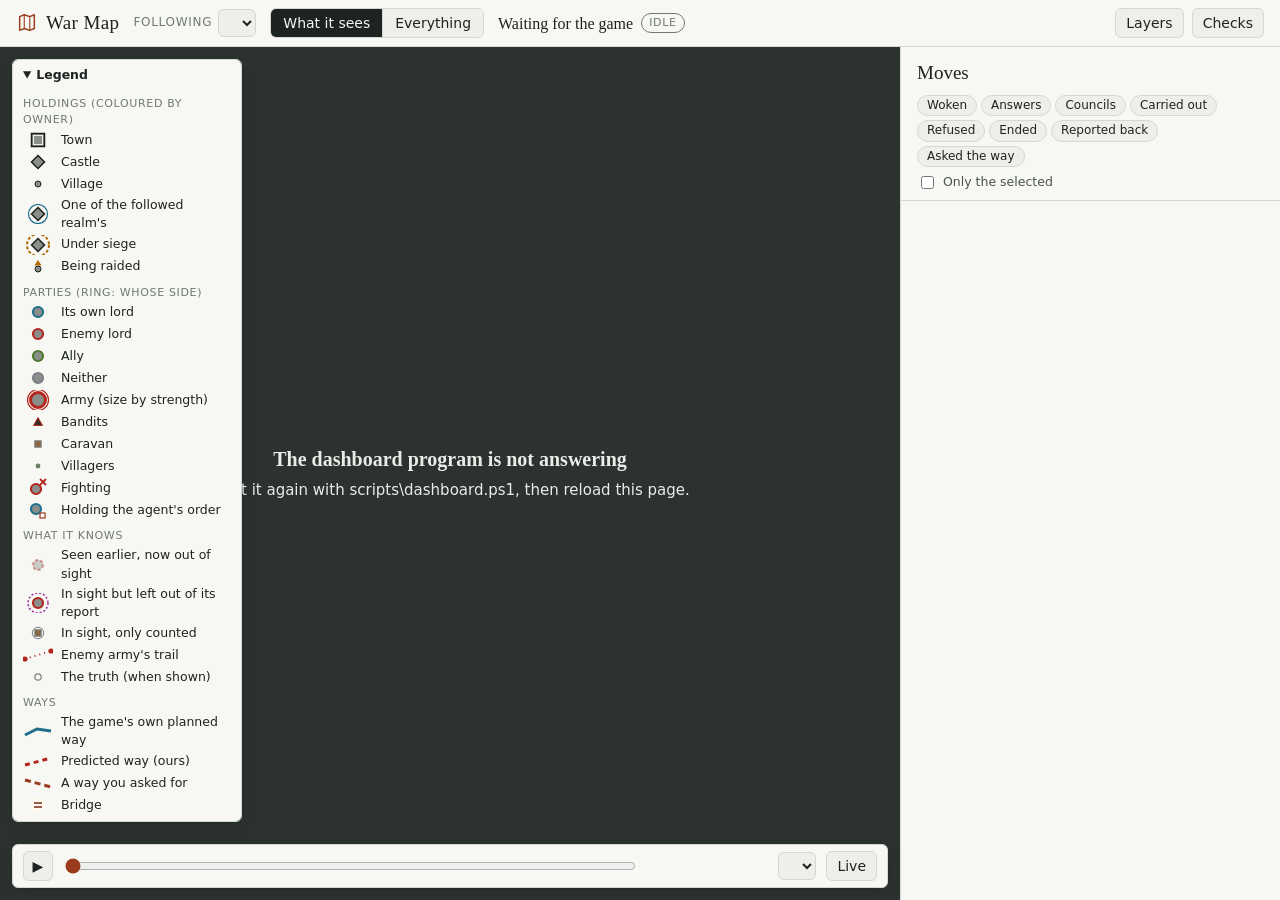
==== src/BannerlordAgents.Dashboard/web/index.html @ 2a9f7b48 "The dashboard, ways and crossings, and the agent's "ask the way" tool (version 0.7.0) - A dashboard " ====
<!doctype html>
<html lang="en">
<head>
<meta charset="utf-8">
<meta name="viewport" content="width=device-width, initial-scale=1">
<title>War Map</title>
<link rel="icon" href="favicon.svg" type="image/svg+xml">
<link rel="stylesheet" href="app.css">
</head>
<body>
<header class="bar">
  <div class="brand">
    <svg class="brand-mark" viewBox="0 0 24 24" aria-hidden="true"><path d="M4 20V5l5-2 6 2 5-2v15l-5 2-6-2-5 2z" fill="none" stroke="currentColor" stroke-width="1.6" stroke-linejoin="round"/><path d="M9 3v15M15 5v15" stroke="currentColor" stroke-width="1.2"/></svg>
    <span class="brand-name">War Map</span>
  </div>
  <label class="field">
    <span class="field-label">Following</span>
    <select id="realm" aria-label="Which realm to follow"></select>
  </label>
  <div class="seg" role="radiogroup" aria-label="What the map shows">
    <button type="button" role="radio" data-mode="sees" aria-checked="true">What it sees</button>
    <button type="button" role="radio" data-mode="truth" aria-checked="false">Everything</button>
  </div>
  <div class="when">
    <span id="date" class="date">Waiting for the game</span>
    <span id="live" class="chip chip-idle" title="Whether new hours are coming in">idle</span>
  </div>
  <div class="bar-end">
    <div class="menu">
      <button type="button" class="btn" id="layers-btn" aria-expanded="false" aria-controls="layers">Layers</button>
      <div class="pop" id="layers" hidden>
        <label><input type="checkbox" data-layer="picture" checked> Ground</label>
        <label><input type="checkbox" data-layer="labels" checked> Names of holdings</label>
        <label><input type="checkbox" data-layer="villages" checked> Villages</label>
        <label><input type="checkbox" data-layer="small" checked> Caravans, villagers, bands</label>
        <label><input type="checkbox" data-layer="trails" checked> Enemy armies' trails</label>
        <label><input type="checkbox" data-layer="crossings" checked> Crossings that matter</label>
        <label><input type="checkbox" data-layer="allways"> Every lord's planned way</label>
        <label><input type="checkbox" data-layer="truth"> The truth under its picture</label>
      </div>
    </div>
    <div class="menu">
      <button type="button" class="btn" id="checks-btn" aria-expanded="false" aria-controls="checks">Checks</button>
      <div class="pop pop-wide" id="checks" hidden></div>
    </div>
  </div>
</header>

<main class="stage">
  <section class="map-wrap" aria-label="Map">
    <canvas id="map" tabindex="0" aria-label="The campaign map. Drag to move, scroll to zoom, click an icon for its card."></canvas>
    <div id="empty" class="empty" hidden></div>
    <details class="legend" id="legend" open>
      <summary>Legend</summary>
      <div id="legend-body" class="legend-body"></div>
    </details>
    <div class="card" id="card" hidden></div>
    <div class="pick-hint" id="pick-hint" hidden>Click where it should go: a holding, or any spot. <button type="button" class="link" id="pick-cancel">Cancel</button></div>
    <div class="timeline" id="timeline">
      <button type="button" class="btn btn-icon" id="play" aria-label="Play the hours">&#9654;</button>
      <input type="range" id="slider" min="0" max="0" value="0" aria-label="Hour shown">
      <span id="slider-label" class="slider-label"></span>
      <select id="load" aria-label="Which load of the campaign"></select>
      <button type="button" class="btn btn-live" id="golive">Live</button>
    </div>
  </section>

  <aside class="log" aria-label="The followed realm's moves">
    <div class="log-head">
      <h2 id="log-title">Moves</h2>
      <span id="log-count" class="muted"></span>
    </div>
    <div class="log-tools">
      <div class="filters" id="filters"></div>
      <label class="only"><input type="checkbox" id="only-selected"> Only the selected</label>
    </div>
    <ol class="log-list" id="log-list"></ol>
  </aside>
</main>
<script src="app.js"></script>
</body>
</html>
---- src/BannerlordAgents.Dashboard/web/app.css ----
/* War Map: the dashboard's page. Colours are tokens; the map's own colours (ground, relations) live in app.js. */
:root {
  --bg: #e9ebe6;
  --panel: #f7f7f3;
  --panel-2: #efefe9;
  --ink: #1d2320;
  --ink-2: #4a5450;
  --ink-3: #6f7a75;
  --line: #d3d8d1;
  --accent: #9b3b1d;
  --accent-ink: #ffffff;
  --focus: #1f6f8b;
  --own: #1f6f8b;
  --enemy: #b3261e;
  --ally: #4d7a2e;
  --neutral: #7b7f86;
  --cut: #a3369c;
  --warn: #b26a00;
  --good: #3c7a3a;
  --shadow: 0 1px 2px rgba(20, 24, 22, .08), 0 6px 18px rgba(20, 24, 22, .10);
  --radius: 6px;
  --font-ui: "Segoe UI Variable Text", "Segoe UI", system-ui, -apple-system, sans-serif;
  --font-display: "Palatino Linotype", "Book Antiqua", Palatino, Georgia, serif;
  --font-num: "Cascadia Mono", "Cascadia Code", Consolas, ui-monospace, monospace;
  color-scheme: light;
}
@media (prefers-color-scheme: dark) {
  :root:not([data-theme="light"]) {
    --bg: #121614; --panel: #1a201d; --panel-2: #212825; --ink: #e5e8e3; --ink-2: #b3bcb7; --ink-3: #8c9691; --line: #2e3833;
    --accent: #e07a4f; --accent-ink: #1a0f0a; --focus: #6cc3df; --own: #5fb4d4; --enemy: #ef6a5f; --ally: #8fc46a; --neutral: #a3a8ad;
    --cut: #e07ad8; --warn: #e3a447; --good: #7fc27c; --shadow: 0 1px 2px rgba(0, 0, 0, .4), 0 8px 22px rgba(0, 0, 0, .45);
    color-scheme: dark;
  }
}
:root[data-theme="dark"] {
  --bg: #121614; --panel: #1a201d; --panel-2: #212825; --ink: #e5e8e3; --ink-2: #b3bcb7; --ink-3: #8c9691; --line: #2e3833;
  --accent: #e07a4f; --accent-ink: #1a0f0a; --focus: #6cc3df; --own: #5fb4d4; --enemy: #ef6a5f; --ally: #8fc46a; --neutral: #a3a8ad;
  --cut: #e07ad8; --warn: #e3a447; --good: #7fc27c; --shadow: 0 1px 2px rgba(0, 0, 0, .4), 0 8px 22px rgba(0, 0, 0, .45);
  color-scheme: dark;
}

* { box-sizing: border-box; }
[hidden] { display: none !important; }
html, body { height: 100%; margin: 0; }
body {
  background: var(--bg); color: var(--ink); font: 14px/1.45 var(--font-ui);
  display: grid; grid-template-rows: auto 1fr; overflow: hidden;
}
button, select, input { font: inherit; color: inherit; }
:focus-visible { outline: 2px solid var(--focus); outline-offset: 2px; }

/* ---- the bar ---- */
.bar {
  display: flex; align-items: center; gap: 14px; flex-wrap: wrap;
  padding: 8px 16px; background: var(--panel); border-bottom: 1px solid var(--line);
}
.brand { display: flex; align-items: center; gap: 8px; }
.brand-mark { width: 22px; height: 22px; color: var(--accent); }
.brand-name { font-family: var(--font-display); font-size: 19px; letter-spacing: .02em; }
.field { display: flex; align-items: center; gap: 6px; }
.field-label, .muted { color: var(--ink-3); font-size: 12px; }
.field-label { text-transform: uppercase; letter-spacing: .06em; }
select {
  background: var(--panel-2); border: 1px solid var(--line); border-radius: var(--radius); padding: 4px 8px; max-width: 260px;
}
.seg { display: inline-flex; border: 1px solid var(--line); border-radius: var(--radius); overflow: hidden; }
.seg button { border: 0; background: var(--panel-2); padding: 4px 12px; cursor: pointer; }
.seg button + button { border-left: 1px solid var(--line); }
.seg button[aria-checked="true"] { background: var(--ink); color: var(--panel); }
.when { display: flex; align-items: center; gap: 8px; }
.date { font-family: var(--font-display); font-size: 16px; font-variant-numeric: tabular-nums; }
.chip { font-size: 11px; text-transform: uppercase; letter-spacing: .06em; padding: 1px 7px; border-radius: 999px; border: 1px solid currentColor; }
.chip-live { color: var(--good); }
.chip-idle { color: var(--ink-3); }
.chip-past { color: var(--warn); }
.bar-end { margin-left: auto; display: flex; gap: 8px; }
.btn {
  background: var(--panel-2); border: 1px solid var(--line); border-radius: var(--radius); padding: 4px 10px; cursor: pointer;
}
.btn:hover { border-color: var(--ink-3); }
.btn-primary { background: var(--accent); color: var(--accent-ink); border-color: var(--accent); }
.link { background: none; border: 0; color: var(--focus); cursor: pointer; padding: 0; text-decoration: underline; }
.menu { position: relative; }
.pop {
  position: absolute; right: 0; top: calc(100% + 6px); z-index: 20; min-width: 230px;
  background: var(--panel); border: 1px solid var(--line); border-radius: var(--radius); box-shadow: var(--shadow);
  padding: 10px 12px; display: grid; gap: 6px;
}
.pop label { display: flex; gap: 8px; align-items: center; cursor: pointer; }
.pop-wide { min-width: 360px; max-width: min(92vw, 520px); }
.pop h3 { margin: 4px 0 2px; font-size: 12px; text-transform: uppercase; letter-spacing: .06em; color: var(--ink-3); }
.pop table { border-collapse: collapse; width: 100%; font-variant-numeric: tabular-nums; }
.pop td, .pop th { text-align: left; padding: 2px 6px 2px 0; border-bottom: 1px solid var(--line); font-weight: normal; }
.pop th { color: var(--ink-3); font-size: 12px; }

/* ---- the stage ---- */
.stage { display: grid; grid-template-columns: 1fr 380px; min-height: 0; }
.map-wrap { position: relative; min-width: 0; min-height: 0; background: #3c4441; overflow: hidden; }
#map { display: block; width: 100%; height: 100%; cursor: grab; touch-action: none; }
#map.dragging { cursor: grabbing; }
#map.picking { cursor: crosshair; }
.empty {
  position: absolute; inset: 0; display: grid; place-items: center; text-align: center; padding: 24px;
  color: #e9ece7; font-size: 15px; background: rgba(30, 36, 33, .55);
}
.empty strong { font-family: var(--font-display); font-size: 20px; display: block; margin-bottom: 6px; }

.legend {
  position: absolute; left: 12px; top: 12px; max-height: calc(100% - 90px); overflow: auto; width: 230px;
  background: var(--panel); border: 1px solid var(--line); border-radius: var(--radius); box-shadow: var(--shadow); font-size: 12.5px;
}
.legend summary { cursor: pointer; padding: 6px 10px; font-weight: 600; }
.legend-body { padding: 0 10px 8px; display: grid; gap: 2px; }
.legend-group { margin-top: 6px; color: var(--ink-3); font-size: 11px; text-transform: uppercase; letter-spacing: .06em; }
.legend-row { display: flex; align-items: center; gap: 8px; }
.legend-row canvas { flex: none; }

.card {
  position: absolute; right: 12px; bottom: 64px; width: min(400px, calc(100% - 24px)); max-height: calc(100% - 90px); overflow: auto;
  background: var(--panel); border: 1px solid var(--line); border-radius: var(--radius); box-shadow: var(--shadow); padding: 12px 14px;
}
.card h3 { margin: 0; font-family: var(--font-display); font-size: 19px; font-weight: normal; text-wrap: balance; }
.card .sub { color: var(--ink-3); font-size: 12.5px; margin-bottom: 8px; }
.card dl { display: grid; grid-template-columns: auto 1fr; gap: 2px 12px; margin: 0 0 8px; }
.card dt { color: var(--ink-3); }
.card dd { margin: 0; font-variant-numeric: tabular-nums; }
.card .close { position: absolute; right: 8px; top: 6px; border: 0; background: none; font-size: 18px; cursor: pointer; color: var(--ink-3); }
.card .way { border-top: 1px solid var(--line); margin-top: 8px; padding-top: 8px; }
.card .way h4 { margin: 0 0 4px; font-size: 12px; text-transform: uppercase; letter-spacing: .06em; color: var(--ink-3); font-weight: 600; }
.card .way ul { margin: 0; padding-left: 18px; }
.card .actions { display: flex; gap: 8px; margin-top: 10px; flex-wrap: wrap; }
.rel { font-size: 11px; text-transform: uppercase; letter-spacing: .06em; padding: 0 6px; border-radius: 999px; color: #fff; }
.rel-own { background: var(--own); } .rel-enemy { background: var(--enemy); } .rel-ally { background: var(--ally); } .rel-neutral { background: var(--neutral); }
.flag { color: var(--cut); font-weight: 600; }
.pick-hint {
  position: absolute; left: 50%; top: 12px; transform: translateX(-50%); background: var(--ink); color: var(--panel);
  padding: 6px 12px; border-radius: var(--radius); box-shadow: var(--shadow); font-size: 13px;
}
.pick-hint .link { color: var(--panel); }

.timeline {
  position: absolute; left: 12px; right: 12px; bottom: 12px; display: flex; align-items: center; gap: 10px;
  background: var(--panel); border: 1px solid var(--line); border-radius: var(--radius); box-shadow: var(--shadow); padding: 6px 10px;
}
.timeline input[type="range"] { flex: 1; accent-color: var(--accent); min-width: 80px; }
.slider-label { font-variant-numeric: tabular-nums; min-width: 120px; color: var(--ink-2); font-size: 13px; }
.btn-icon { width: 30px; padding: 4px 0; text-align: center; }
.btn-live[aria-pressed="true"] { background: var(--good); border-color: var(--good); color: #fff; }

/* ---- the log ---- */
.log { display: grid; grid-template-rows: auto auto 1fr; min-height: 0; background: var(--panel); border-left: 1px solid var(--line); }
.log-head { display: flex; align-items: baseline; gap: 10px; padding: 12px 16px 4px; }
.log-head h2 { margin: 0; font-family: var(--font-display); font-weight: normal; font-size: 19px; text-wrap: balance; }
.log-tools { padding: 4px 16px 8px; border-bottom: 1px solid var(--line); display: grid; gap: 6px; }
.filters { display: flex; flex-wrap: wrap; gap: 4px; }
.filters button {
  border: 1px solid var(--line); background: var(--panel-2); border-radius: 999px; padding: 1px 9px; font-size: 12px; cursor: pointer;
}
.filters button[aria-pressed="false"] { opacity: .45; }
.only { font-size: 12.5px; color: var(--ink-2); display: flex; gap: 6px; align-items: center; }
.log-list { list-style: none; margin: 0; padding: 0; overflow: auto; }
.log-list li { padding: 8px 16px; border-bottom: 1px solid var(--line); display: grid; grid-template-columns: 88px 1fr; gap: 2px 10px; }
.log-list li.hit { background: color-mix(in srgb, var(--accent) 9%, transparent); }
.log-time { color: var(--ink-3); font-size: 12px; font-variant-numeric: tabular-nums; }
.log-kind { font-size: 10.5px; text-transform: uppercase; letter-spacing: .07em; font-weight: 600; }
.log-text { grid-column: 2; }
.log-text .plan { color: var(--ink-2); margin-top: 3px; }
.log-text ul { margin: 4px 0 0; padding-left: 16px; }
.k-woke { color: var(--warn); } .k-answer, .k-council { color: var(--accent); } .k-carried { color: var(--good); }
.k-refused, .k-no_answer { color: var(--enemy); } .k-checked { color: var(--ink-3); } .k-ended { color: var(--ink-2); }
.k-report { color: var(--own); } .k-asked { color: var(--cut); }
.who { border: 0; background: none; padding: 0; color: var(--focus); cursor: pointer; text-decoration: underline dotted; font: inherit; }

@media (max-width: 900px) {
  body { overflow: auto; grid-template-rows: auto auto; }
  .stage { grid-template-columns: 1fr; }
  .map-wrap { height: 70vh; }
  .log { border-left: 0; border-top: 1px solid var(--line); max-height: none; }
  .legend { width: 190px; }
  .bar { padding: 8px 16px; }
}
@media (prefers-reduced-motion: reduce) { * { scroll-behavior: auto !important; } }
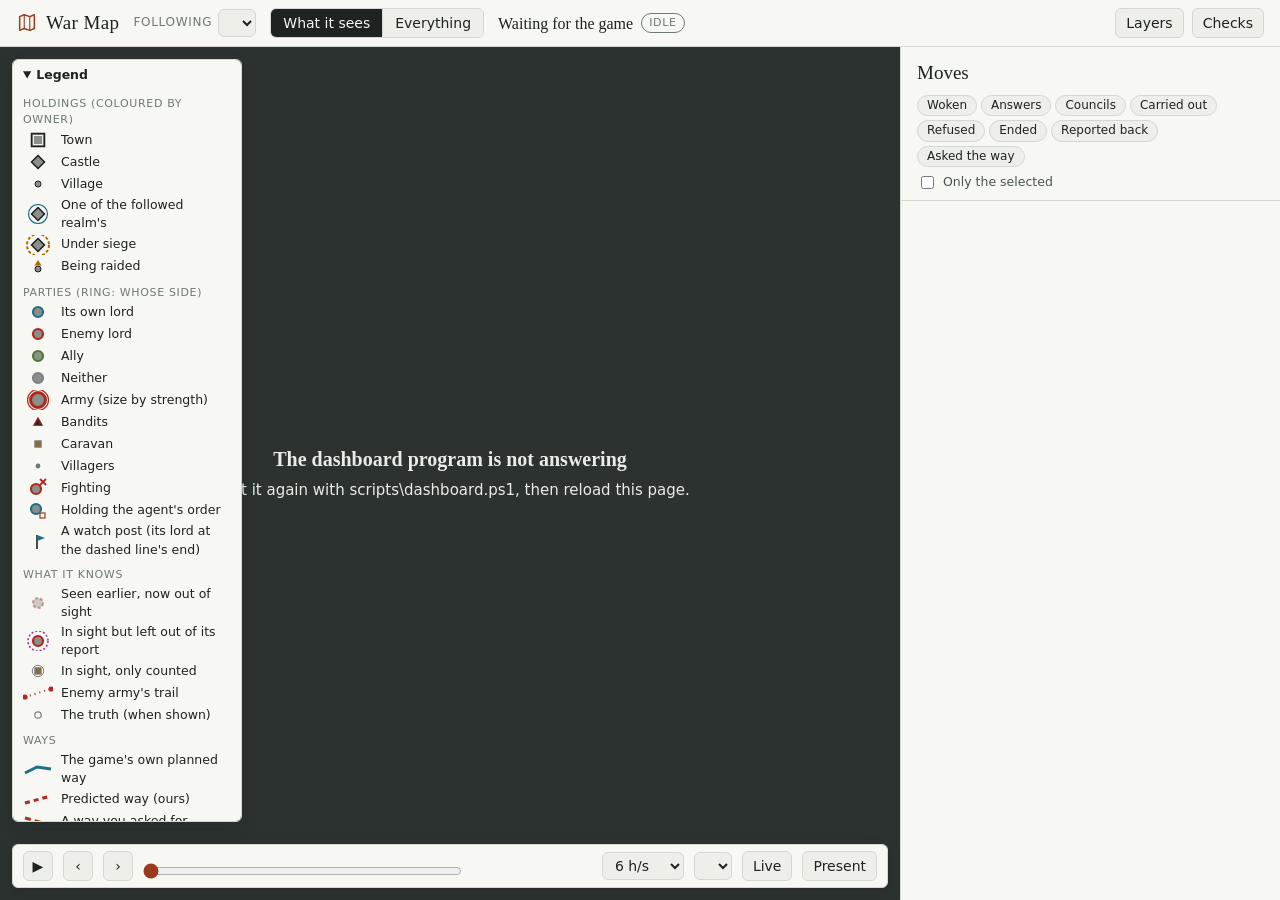
==== commit e68a9041: "Dashboard 0.10.0 and module 0.21.3: whole test runs played back, for demos The dashboard plays a tes" ====
--- a/src/BannerlordAgents.Dashboard/web/index.html
+++ b/src/BannerlordAgents.Dashboard/web/index.html
@@ -56,12 +56,27 @@
     </details>
     <div class="card" id="card" hidden></div>
     <div class="pick-hint" id="pick-hint" hidden>Click where it should go: a holding, or any spot. <button type="button" class="link" id="pick-cancel">Cancel</button></div>
+    <div class="captions" id="captions" aria-live="polite"></div>
+    <div class="toasts" id="toasts" aria-live="polite"></div>
+    <div class="present-title" id="present-title" hidden>
+      <div class="present-run" id="present-run"></div>
+      <div class="present-date" id="present-date"></div>
+    </div>
+    <div class="score" id="score" hidden></div>
+    <div class="buffering" id="buffering" hidden>Getting the next hours ready</div>
     <div class="timeline" id="timeline">
-      <button type="button" class="btn btn-icon" id="play" aria-label="Play the hours">&#9654;</button>
-      <input type="range" id="slider" min="0" max="0" value="0" aria-label="Hour shown">
+      <button type="button" class="btn btn-icon" id="play" aria-label="Play">&#9654;</button>
+      <button type="button" class="btn btn-icon" id="step-back" aria-label="One hour back" title="One hour back (,)">&#8249;</button>
+      <button type="button" class="btn btn-icon" id="step-fwd" aria-label="One hour on" title="One hour on (.)">&#8250;</button>
+      <div class="track">
+        <canvas id="marks" class="marks" aria-hidden="true"></canvas>
+        <input type="range" id="slider" min="0" max="0" value="0" aria-label="Hour shown">
+      </div>
       <span id="slider-label" class="slider-label"></span>
-      <select id="load" aria-label="Which load of the campaign"></select>
+      <select id="speed" aria-label="Playback speed, in-game hours a second" title="In-game hours a second"></select>
+      <select id="source" aria-label="What to show: the live session, an earlier load, or a whole test run"></select>
       <button type="button" class="btn btn-live" id="golive">Live</button>
+      <button type="button" class="btn" id="present" aria-pressed="false" title="Presentation mode (P)">Present</button>
     </div>
   </section>
 
@@ -78,5 +93,6 @@
   </aside>
 </main>
 <script src="app.js"></script>
+<script src="replay.js"></script>
 </body>
 </html>
--- a/src/BannerlordAgents.Dashboard/web/app.css
+++ b/src/BannerlordAgents.Dashboard/web/app.css
@@ -142,10 +142,66 @@
   position: absolute; left: 12px; right: 12px; bottom: 12px; display: flex; align-items: center; gap: 10px;
   background: var(--panel); border: 1px solid var(--line); border-radius: var(--radius); box-shadow: var(--shadow); padding: 6px 10px;
 }
-.timeline input[type="range"] { flex: 1; accent-color: var(--accent); min-width: 80px; }
+.track { flex: 1; min-width: 80px; display: grid; grid-template-rows: 10px auto; gap: 1px; }
+.track input[type="range"] { width: 100%; margin: 0; accent-color: var(--accent); }
+.marks { width: 100%; height: 10px; display: block; cursor: pointer; }
 .slider-label { font-variant-numeric: tabular-nums; min-width: 120px; color: var(--ink-2); font-size: 13px; }
 .btn-icon { width: 30px; padding: 4px 0; text-align: center; }
 .btn-live[aria-pressed="true"] { background: var(--good); border-color: var(--good); color: #fff; }
+
+/* ---- a run played back (0.10): captions, pop-ups, the scoreboard, presentation mode ---- */
+.captions { position: absolute; left: 12px; bottom: 64px; width: min(470px, calc(100% - 24px)); display: grid; gap: 8px; pointer-events: none; z-index: 5; }
+.caption {
+  background: var(--panel); border: 1px solid var(--line); border-left: 5px solid var(--realm); border-radius: var(--radius); box-shadow: var(--shadow);
+  padding: 8px 12px 9px; animation: rise .35s ease-out;
+}
+.caption header { display: flex; align-items: baseline; gap: 8px; }
+.caption .swatch, .score .swatch { width: 10px; height: 10px; border-radius: 2px; background: var(--realm); display: inline-block; flex: none; align-self: center; }
+.cap-realm { font-family: var(--font-display); font-size: 17px; }
+.cap-kind { font-size: 11px; text-transform: uppercase; letter-spacing: .07em; color: var(--accent); font-weight: 600; }
+.cap-when { margin-left: auto; color: var(--ink-3); font-size: 12px; font-variant-numeric: tabular-nums; }
+.cap-plan { margin: 4px 0 2px; color: var(--ink-2); font-size: 13px; line-height: 1.4; }
+.caption ul { margin: 4px 0 0; padding-left: 16px; font-size: 13px; }
+.caption .why { color: var(--ink-3); display: block; font-size: .93em; }
+.caption li + li { margin-top: 2px; }
+.toasts { position: absolute; right: 12px; top: 12px; width: min(340px, calc(100% - 24px)); display: grid; gap: 6px; pointer-events: none; z-index: 5; }
+.toast {
+  background: var(--panel); border: 1px solid var(--line); border-radius: var(--radius); box-shadow: var(--shadow); padding: 6px 10px; font-size: 12.5px;
+  animation: rise .3s ease-out; opacity: .92;
+}
+.toast.major { border-left: 4px solid var(--enemy); opacity: 1; }
+.toast-kind { font-size: 10.5px; text-transform: uppercase; letter-spacing: .07em; font-weight: 700; color: var(--enemy); }
+.toast:not(.major) .toast-kind { color: var(--ink-3); }
+.toast-when { color: var(--ink-3); font-size: 11.5px; font-variant-numeric: tabular-nums; }
+.buffering {
+  position: absolute; left: 50%; bottom: 66px; transform: translateX(-50%); background: var(--ink); color: var(--panel);
+  padding: 3px 12px; border-radius: 999px; font-size: 12px; opacity: .85;
+}
+.score {
+  position: absolute; right: 12px; top: 12px; background: var(--panel); border: 1px solid var(--line); border-radius: var(--radius); box-shadow: var(--shadow);
+  padding: 8px 12px; z-index: 6;
+}
+.score table { border-collapse: collapse; font-variant-numeric: tabular-nums; }
+.score th, .score td { padding: 2px 8px; text-align: right; font-weight: normal; }
+.score tr:first-child th { color: var(--ink-3); font-size: 11px; text-transform: uppercase; letter-spacing: .06em; }
+.score th:first-child { text-align: left; display: flex; gap: 6px; align-items: center; font-family: var(--font-display); font-size: 15px; }
+.present-title { position: absolute; left: 50%; top: 0; transform: translateX(-50%); text-align: center; pointer-events: none; z-index: 5;
+  padding: 10px 48px 14px; background: radial-gradient(ellipse at 50% 0%, rgba(14,17,15,.72), rgba(14,17,15,0) 72%); }
+.present-run { color: #f2f1ea; font-size: 13px; letter-spacing: .08em; text-transform: uppercase; text-shadow: 0 1px 3px rgba(0,0,0,.7); }
+.present-date { color: #fff; font-family: var(--font-display); font-size: 30px; text-shadow: 0 2px 6px rgba(0,0,0,.75); font-variant-numeric: tabular-nums; }
+body.presenting { grid-template-rows: 1fr; }
+body.presenting .bar, body.presenting .log, body.presenting .legend, body.presenting .card { display: none !important; }
+body.presenting .stage { grid-template-columns: 1fr; }
+body.presenting .score:not([hidden]) ~ .toasts, body.presenting .toasts { top: auto; bottom: 64px; }
+body.presenting .captions { bottom: auto; top: 12px; }
+body.presenting .caption { font-size: 15px; }
+body.presenting .cap-realm { font-size: 20px; }
+body.presenting .cap-plan, body.presenting .caption ul { font-size: 14.5px; }
+body.presenting.idle .timeline { opacity: 0; pointer-events: none; }
+body.presenting.idle #map { cursor: none; }
+.timeline { transition: opacity .4s; }
+@keyframes rise { from { transform: translateY(8px); opacity: 0; } to { transform: none; opacity: 1; } }
+@media (prefers-reduced-motion: reduce) { .caption, .toast { animation: none; } .timeline { transition: none; } }
 
 /* ---- the log ---- */
 .log { display: grid; grid-template-rows: auto auto 1fr; min-height: 0; background: var(--panel); border-left: 1px solid var(--line); }
